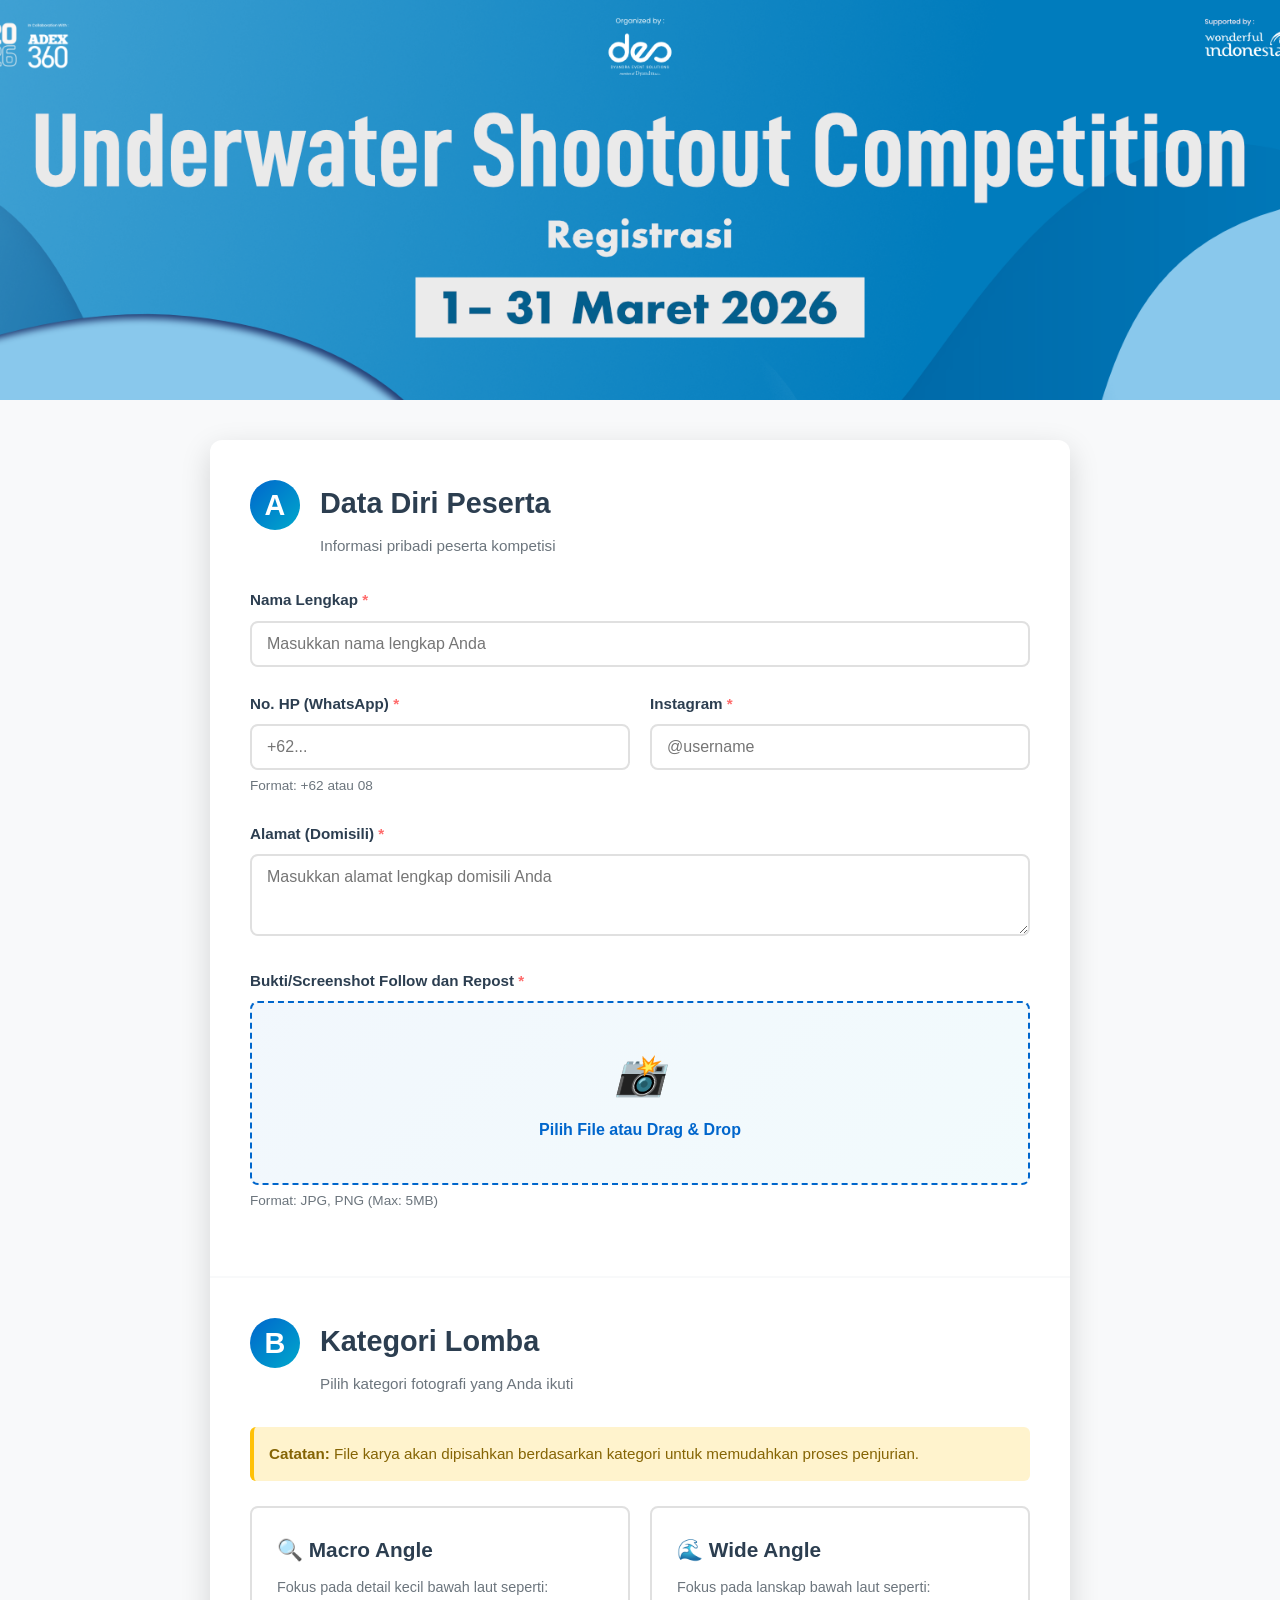
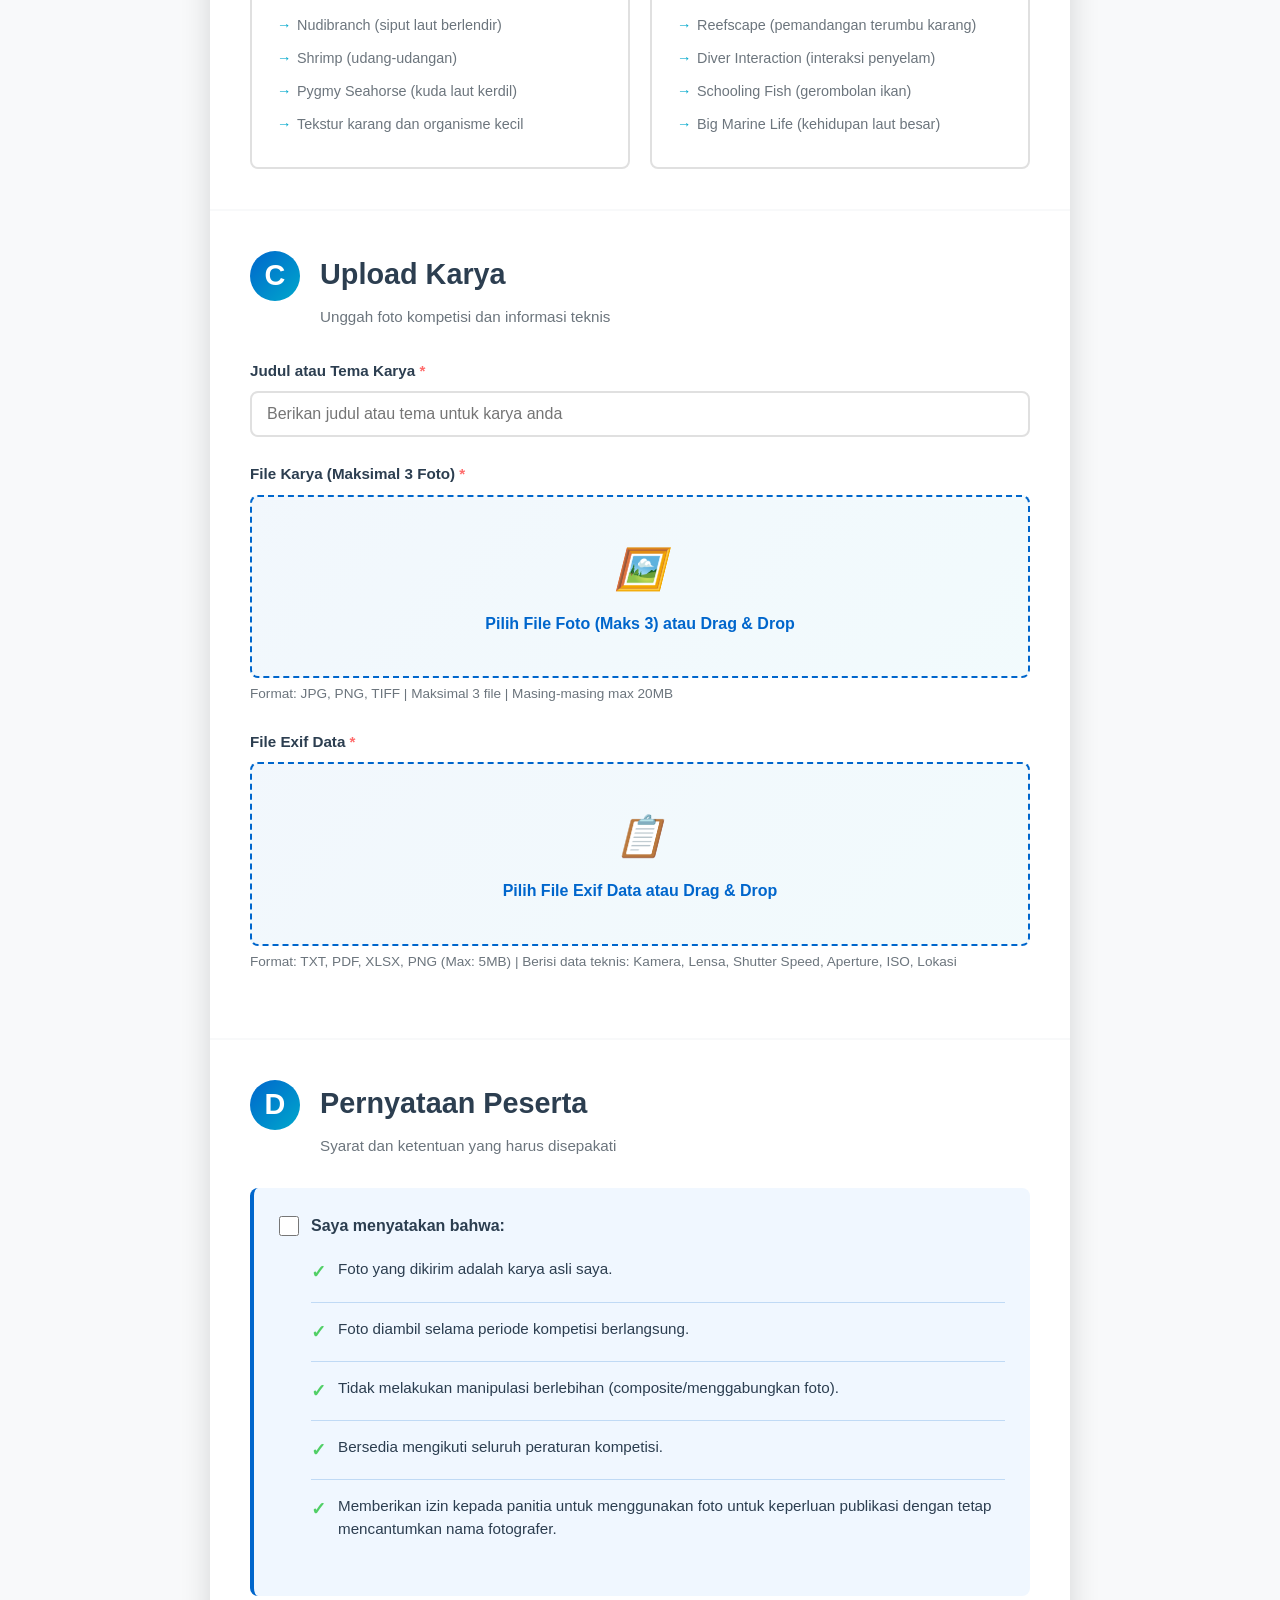
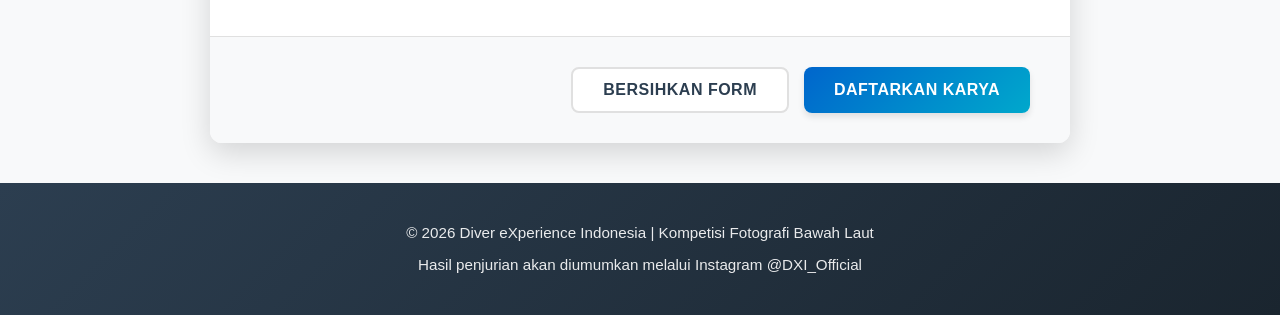
==== index.html @ 3ac46c01 "Add all project files" ====
<!DOCTYPE html>
<html lang="id">
<head>
    <meta charset="UTF-8">
    <meta name="viewport" content="width=device-width, initial-scale=1.0">
    <title>Kompetisi Fotografi Bawah Laut - Diver eXperience Indonesia</title>
    <link rel="stylesheet" href="assets/css/style.css">
</head>
<body>
    <!-- BANNER HEADER -->
    <!-- BANNER HEADER -->
    <header class="banner-header"></header>

    <!-- MAIN CONTAINER -->
    <main class="container">
        <form class="competition-form" id="competitionForm" enctype="multipart/form-data">
            
            <!-- SECTION A: DATA DIRI PESERTA -->
            <section class="form-section">
                <div class="section-header">
                    <div class="section-number">A</div>
                    <div>
                        <h2>Data Diri Peserta</h2>
                        <p>Informasi pribadi peserta kompetisi</p>
                    </div>
                </div>

                <div class="form-group">
                    <label for="fullName" class="required">Nama Lengkap</label>
                    <input type="text" id="fullName" name="fullName" placeholder="Masukkan nama lengkap Anda" required>
                </div>

                <div class="form-row">
                    <div class="form-group">
                        <label for="phoneNumber" class="required">No. HP (WhatsApp)</label>
                        <input type="text" id="phoneNumber" name="phoneNumber" inputmode="numeric" pattern="[0-9+\-]*" placeholder="+62..." required>
                        <small>Format: +62 atau 08</small>
                    </div>

                    <div class="form-group">
                        <label for="instagram" class="required">Instagram</label>
                        <input type="text" id="instagram" name="instagram" placeholder="@username" required>
                    </div>
                </div>

                <div class="form-group">
                    <label for="address" class="required">Alamat (Domisili)</label>
                    <textarea id="address" name="address" placeholder="Masukkan alamat lengkap domisili Anda" rows="3" required></textarea>
                </div>

                <div class="form-group">
                    <label for="proofFile" class="required">Bukti/Screenshot Follow dan Repost</label>
                    <div class="file-input-wrapper">
                        <input type="file" id="proofFile" name="proofFile" accept="image/*" required>
                        <span class="file-input-label">
                            <i class="icon">📸</i>
                            <span>Pilih File atau Drag & Drop</span>
                        </span>
                    </div>
                    <small>Format: JPG, PNG (Max: 5MB)</small>
                </div>
            </section>

            <!-- SECTION B: KATEGORI LOMBA -->
            <section class="form-section">
                <div class="section-header">
                    <div class="section-number">B</div>
                    <div>
                        <h2>Kategori Lomba</h2>
                        <p>Pilih kategori fotografi yang Anda ikuti</p>
                    </div>
                </div>

                <div class="category-note">
                    <strong>Catatan:</strong> File karya akan dipisahkan berdasarkan kategori untuk memudahkan proses penjurian.
                </div>

                <div class="category-container">
                    <div class="category-card" data-category="macro">
                        <input type="radio" id="macroAngle" name="category" value="macro" required>
                        <label for="macroAngle" class="category-label">
                            <div class="category-header">
                                <h3>🔍 Macro Angle</h3>
                            </div>
                            <div class="category-description">
                                <p>Fokus pada detail kecil bawah laut seperti:</p>
                                <ul>
                                    <li>Nudibranch (siput laut berlendir)</li>
                                    <li>Shrimp (udang-udangan)</li>
                                    <li>Pygmy Seahorse (kuda laut kerdil)</li>
                                    <li>Tekstur karang dan organisme kecil</li>
                                </ul>
                            </div>
                        </label>
                    </div>

                    <div class="category-card" data-category="wide">
                        <input type="radio" id="wideAngle" name="category" value="wide" required>
                        <label for="wideAngle" class="category-label">
                            <div class="category-header">
                                <h3>🌊 Wide Angle</h3>
                            </div>
                            <div class="category-description">
                                <p>Fokus pada lanskap bawah laut seperti:</p>
                                <ul>
                                    <li>Reefscape (pemandangan terumbu karang)</li>
                                    <li>Diver Interaction (interaksi penyelam)</li>
                                    <li>Schooling Fish (gerombolan ikan)</li>
                                    <li>Big Marine Life (kehidupan laut besar)</li>
                                </ul>
                            </div>
                        </label>
                    </div>
                </div>
            </section>

            <!-- SECTION C: UPLOAD KARYA -->
            <section class="form-section">
                <div class="section-header">
                    <div class="section-number">C</div>
                    <div>
                        <h2>Upload Karya</h2>
                        <p>Unggah foto kompetisi dan informasi teknis</p>
                    </div>
                </div>

                <div class="form-group">
                    <label for="photoTitle" class="required">Judul atau Tema Karya</label>
                    <input type="text" id="photoTitle" name="photoTitle" placeholder="Berikan judul atau tema untuk karya anda" required>
                </div>

                <div class="form-group">
                    <label for="photoFile" class="required">File Karya (Maksimal 3 Foto)</label>
                    <div class="file-input-wrapper">
                        <input type="file" id="photoFile" name="photoFile[]" accept="image/jpeg,image/png,image/tiff" multiple required>
                        <span class="file-input-label">
                            <i class="icon">🖼️</i>
                            <span>Pilih File Foto (Maks 3) atau Drag & Drop</span>
                        </span>
                    </div>
                    <small>Format: JPG, PNG, TIFF | Maksimal 3 file | Masing-masing max 20MB</small>
                    
                    <!-- File List Display -->
                    <div id="photoFileList" class="file-list" style="display: none;">
                        <div class="file-list-header">
                            <h4>📋 File yang Sudah Dipilih</h4>
                        </div>
                        <div id="photoFileItems" class="file-list-items"></div>
                    </div>
                </div>

                <div class="form-group">
                    <label for="exifFile" class="required">File Exif Data</label>
                    <div class="file-input-wrapper">
                        <input type="file" id="exifFile" name="exifFile" accept=".txt,.pdf,.xlsx,.xls,.png" required>
                        <span class="file-input-label">
                            <i class="icon">📋</i>
                            <span>Pilih File Exif Data atau Drag & Drop</span>
                        </span>
                    </div>
                    <small>Format: TXT, PDF, XLSX, PNG (Max: 5MB) | Berisi data teknis: Kamera, Lensa, Shutter Speed, Aperture, ISO, Lokasi</small>
                </div>
            </section>

            <!-- SECTION D: PERNYATAAN PESERTA -->
            <section class="form-section">
                <div class="section-header">
                    <div class="section-number">D</div>
                    <div>
                        <h2>Pernyataan Peserta</h2>
                        <p>Syarat dan ketentuan yang harus disepakati</p>
                    </div>
                </div>

                <div class="agreement-box">
                    <div class="checkbox-container">
                        <input type="checkbox" id="agreement" name="agreement" required>
                        <label for="agreement" class="agreement-label">Saya menyatakan bahwa:</label>
                    </div>

                    <div class="agreement-items">
                        <div class="agreement-item">
                            <span class="check-mark">✓</span>
                            <p>Foto yang dikirim adalah karya asli saya.</p>
                        </div>
                        <div class="agreement-item">
                            <span class="check-mark">✓</span>
                            <p>Foto diambil selama periode kompetisi berlangsung.</p>
                        </div>
                        <div class="agreement-item">
                            <span class="check-mark">✓</span>
                            <p>Tidak melakukan manipulasi berlebihan (composite/menggabungkan foto).</p>
                        </div>
                        <div class="agreement-item">
                            <span class="check-mark">✓</span>
                            <p>Bersedia mengikuti seluruh peraturan kompetisi.</p>
                        </div>
                        <div class="agreement-item">
                            <span class="check-mark">✓</span>
                            <p>Memberikan izin kepada panitia untuk menggunakan foto untuk keperluan publikasi dengan tetap mencantumkan nama fotografer.</p>
                        </div>
                    </div>
                </div>
            </section>

            <!-- FORM ACTIONS -->
            <div class="form-actions">
                <button type="reset" class="btn btn-secondary">Bersihkan Form</button>
                <button type="submit" class="btn btn-primary">Daftarkan Karya</button>
            </div>
        </form>
    </main>

    <!-- FOOTER -->
    <footer class="footer">
        <div class="footer-content">
            <p>&copy; 2026 Diver eXperience Indonesia | Kompetisi Fotografi Bawah Laut</p>
            <p>Hasil penjurian akan diumumkan melalui Instagram @DXI_Official</p>
        </div>
    </footer>

    <!-- SCRIPTS -->
    <script src="assets/js/script.js"></script>
</body>
</html>
---- assets/css/style.css ----
/* ============================================
   RESET & VARIABLES
   ============================================ */
* {
    margin: 0;
    padding: 0;
    box-sizing: border-box;
}

:root {
    --primary-color: #0066cc;
    --secondary-color: #00a8cc;
    --accent-color: #ff6b6b;
    --success-color: #51cf66;
    --dark-color: #2c3e50;
    --light-color: #f8f9fa;
    --gray-color: #6c757d;
    --border-color: #e0e0e0;
    --shadow: 0 4px 6px rgba(0, 0, 0, 0.1);
    --shadow-lg: 0 10px 30px rgba(0, 0, 0, 0.15);
    --transition: all 0.3s ease;
}

html {
    scroll-behavior: smooth;
}

body {
    font-family: 'Segoe UI', Tahoma, Geneva, Verdana, sans-serif;
    background-color: var(--light-color);
    color: var(--dark-color);
    line-height: 1.6;
}

/* ============================================
   BANNER HEADER
   ============================================ */
.banner-header {
    position: relative;
    width: 100%;
    height: 400px;
    background-image: url('../img/banner.png');
    background-size: cover;
    background-position: center;
    background-repeat: no-repeat;
}

@keyframes gradientShift {
    0% {
        background-position: 0% 50%;
    }
    50% {
        background-position: 100% 50%;
    }
    100% {
        background-position: 0% 50%;
    }
}

.banner-overlay {
    position: absolute;
    top: 0;
    left: 0;
    width: 100%;
    height: 100%;
    background: rgba(0, 0, 0, 0.4);
    z-index: 1;
}

.banner-content {
    position: relative;
    z-index: 2;
    text-align: center;
    color: white;
    animation: fadeInDown 0.8s ease;
}

@keyframes fadeInDown {
    from {
        opacity: 0;
        transform: translateY(-30px);
    }
    to {
        opacity: 1;
        transform: translateY(0);
    }
}

.banner-title h1 {
    font-size: 3.5rem;
    font-weight: 700;
    margin-bottom: 10px;
    text-shadow: 2px 2px 8px rgba(0, 0, 0, 0.3);
}

.banner-title p {
    font-size: 1.5rem;
    font-weight: 300;
    margin-bottom: 30px;
    opacity: 0.95;
}

.banner-subtitle p {
    font-size: 1.1rem;
    opacity: 0.9;
    font-style: italic;
}

/* ============================================
   CONTAINER & LAYOUT
   ============================================ */
.container {
    max-width: 900px;
    margin: 0 auto;
    padding: 40px 20px;
}

/* ============================================
   FORM STYLING
   ============================================ */
.competition-form {
    background: white;
    border-radius: 12px;
    box-shadow: var(--shadow-lg);
    overflow: hidden;
}

.form-section {
    padding: 40px;
    border-bottom: 2px solid var(--light-color);
    animation: fadeInUp 0.6s ease;
}

@keyframes fadeInUp {
    from {
        opacity: 0;
        transform: translateY(20px);
    }
    to {
        opacity: 1;
        transform: translateY(0);
    }
}

.form-section:last-of-type {
    border-bottom: none;
}

.section-header {
    display: flex;
    align-items: flex-start;
    margin-bottom: 30px;
    gap: 20px;
}

.section-number {
    display: flex;
    align-items: center;
    justify-content: center;
    width: 50px;
    height: 50px;
    background: linear-gradient(135deg, var(--primary-color), var(--secondary-color));
    color: white;
    font-size: 1.8rem;
    font-weight: 700;
    border-radius: 50%;
    flex-shrink: 0;
}

.section-header h2 {
    font-size: 1.8rem;
    color: var(--dark-color);
    margin-bottom: 8px;
}

.section-header p {
    color: var(--gray-color);
    font-size: 0.95rem;
}

/* ============================================
   FORM GROUPS
   ============================================ */
.form-group {
    margin-bottom: 25px;
}

.form-group label {
    display: block;
    margin-bottom: 8px;
    font-weight: 600;
    color: var(--dark-color);
    font-size: 0.95rem;
}

.required::after {
    content: " *";
    color: var(--accent-color);
}

.form-group input[type="text"],
.form-group input[type="tel"],
.form-group input[type="email"],
.form-group textarea {
    width: 100%;
    padding: 12px 15px;
    border: 2px solid var(--border-color);
    border-radius: 8px;
    font-size: 1rem;
    font-family: inherit;
    transition: var(--transition);
}

.form-group input:focus,
.form-group textarea:focus {
    outline: none;
    border-color: var(--primary-color);
    box-shadow: 0 0 0 3px rgba(0, 102, 204, 0.1);
}

.form-group small {
    display: block;
    margin-top: 5px;
    color: var(--gray-color);
    font-size: 0.85rem;
}

.form-row {
    display: grid;
    grid-template-columns: 1fr 1fr;
    gap: 20px;
}

/* ============================================
   FILE INPUT STYLING
   ============================================ */
.file-input-wrapper {
    position: relative;
    overflow: hidden;
}

.file-input-wrapper input[type="file"] {
    display: none;
}

.file-input-label {
    display: flex;
    flex-direction: column;
    align-items: center;
    justify-content: center;
    padding: 40px;
    border: 2px dashed var(--primary-color);
    border-radius: 8px;
    background: linear-gradient(135deg, rgba(0, 102, 204, 0.05) 0%, rgba(0, 168, 204, 0.05) 100%);
    cursor: pointer;
    transition: var(--transition);
}

.file-input-label:hover {
    border-color: var(--secondary-color);
    background: linear-gradient(135deg, rgba(0, 102, 204, 0.1) 0%, rgba(0, 168, 204, 0.1) 100%);
}

.file-input-label .icon {
    font-size: 2.5rem;
    margin-bottom: 10px;
}

.file-input-label span {
    color: var(--primary-color);
    font-weight: 600;
    text-align: center;
}

/* ============================================
   FILE LIST DISPLAY
   ============================================ */
.file-list {
    background: #f0f7ff;
    border: 1px solid #bee5eb;
    border-radius: 8px;
    padding: 15px;
    margin-top: 15px;
    animation: slideIn 0.3s ease;
}

.file-list-header {
    margin-bottom: 12px;
}

.file-list-header h4 {
    margin: 0;
    color: var(--primary-color);
    font-size: 0.95rem;
    font-weight: 600;
}

.file-list-items {
    display: flex;
    flex-direction: column;
    gap: 8px;
}

.file-list-item {
    display: flex;
    align-items: center;
    justify-content: space-between;
    background: white;
    border: 1px solid #e0e0e0;
    border-radius: 6px;
    padding: 10px 12px;
    font-size: 0.9rem;
    transition: var(--transition);
}

.file-list-item:hover {
    border-color: var(--secondary-color);
    background: #f9f9f9;
}

.file-item-info {
    display: flex;
    align-items: center;
    gap: 10px;
    flex: 1;
}

.file-item-icon {
    font-size: 1.2rem;
}

.file-item-details {
    display: flex;
    flex-direction: column;
    gap: 2px;
}

.file-item-name {
    font-weight: 600;
    color: var(--dark-color);
    word-break: break-word;
    max-width: 300px;
}

.file-item-size {
    font-size: 0.85rem;
    color: var(--gray-color);
}

.file-item-remove {
    background: none;
    border: none;
    color: #dc3545;
    cursor: pointer;
    padding: 5px 10px;
    font-size: 1.1rem;
    transition: var(--transition);
}

.file-item-remove:hover {
    background: rgba(220, 53, 69, 0.1);
    border-radius: 4px;
}

/* ============================================
   CATEGORY SELECTION
   ============================================ */
.category-note {
    background: #fff3cd;
    border-left: 4px solid #ffc107;
    padding: 15px;
    border-radius: 6px;
    margin-bottom: 25px;
    font-size: 0.95rem;
    color: #856404;
}

.category-container {
    display: grid;
    grid-template-columns: 1fr 1fr;
    gap: 20px;
    margin-bottom: 0;
}

.category-card {
    position: relative;
}

.category-card input[type="radio"] {
    display: none;
}

.category-card input[type="radio"]:checked + .category-label {
    border-color: var(--primary-color);
    background: linear-gradient(135deg, rgba(0, 102, 204, 0.05) 0%, rgba(0, 168, 204, 0.05) 100%);
    box-shadow: 0 0 0 3px rgba(0, 102, 204, 0.1);
}

.category-card input[type="radio"]:checked + .category-label::before {
    opacity: 1;
}

.category-label {
    display: block;
    padding: 25px;
    border: 2px solid var(--border-color);
    border-radius: 8px;
    cursor: pointer;
    transition: var(--transition);
    position: relative;
}

.category-label::before {
    content: "✓";
    position: absolute;
    top: 10px;
    right: 15px;
    width: 24px;
    height: 24px;
    background: var(--success-color);
    color: white;
    border-radius: 50%;
    display: flex;
    align-items: center;
    justify-content: center;
    font-weight: bold;
    opacity: 0;
    transition: var(--transition);
}

.category-label:hover {
    border-color: var(--secondary-color);
    background: rgba(0, 168, 204, 0.03);
}

.category-header h3 {
    font-size: 1.3rem;
    margin-bottom: 10px;
    color: var(--dark-color);
}

.category-description p {
    color: var(--gray-color);
    margin-bottom: 10px;
    font-size: 0.9rem;
}

.category-description ul {
    list-style: none;
    padding-left: 0;
}

.category-description li {
    padding: 5px 0;
    padding-left: 20px;
    position: relative;
    color: var(--gray-color);
    font-size: 0.9rem;
}

.category-description li::before {
    content: "→";
    position: absolute;
    left: 0;
    color: var(--secondary-color);
    font-weight: bold;
}

/* ============================================
   EXIF DATA SECTION
   ============================================ */
.exif-container {
    background: #f8f9fa;
    padding: 20px;
    border-radius: 8px;
    border-left: 4px solid var(--secondary-color);
}

.form-row-small {
    display: grid;
    grid-template-columns: 1fr 1fr;
    gap: 15px;
    margin-bottom: 15px;
}

.form-row-small:last-child {
    margin-bottom: 0;
}

.form-group-small {
    display: flex;
    flex-direction: column;
}

.form-group-small label {
    margin-bottom: 6px;
    font-weight: 600;
    color: var(--dark-color);
    font-size: 0.9rem;
}

.form-group-small input {
    padding: 10px 12px;
    border: 1px solid var(--border-color);
    border-radius: 6px;
    font-size: 0.95rem;
    transition: var(--transition);
}

.form-group-small input:focus {
    outline: none;
    border-color: var(--secondary-color);
    box-shadow: 0 0 0 3px rgba(0, 168, 204, 0.1);
}

/* ============================================
   AGREEMENT SECTION
   ============================================ */
.agreement-box {
    background: #f0f7ff;
    padding: 25px;
    border-radius: 8px;
    border-left: 4px solid var(--primary-color);
}

.checkbox-container {
    display: flex;
    align-items: center;
    gap: 12px;
    margin-bottom: 20px;
}

.checkbox-container input[type="checkbox"] {
    width: 20px;
    height: 20px;
    cursor: pointer;
    accent-color: var(--primary-color);
}

.agreement-label {
    font-weight: 600;
    color: var(--dark-color);
    cursor: pointer;
    user-select: none;
}

.agreement-items {
    margin-left: 32px;
}

.agreement-item {
    display: flex;
    align-items: flex-start;
    gap: 12px;
    margin-bottom: 15px;
    padding-bottom: 15px;
    border-bottom: 1px solid rgba(0, 102, 204, 0.2);
}

.agreement-item:last-child {
    border-bottom: none;
}

.agreement-item .check-mark {
    color: var(--success-color);
    font-weight: bold;
    flex-shrink: 0;
    font-size: 1.1rem;
}

.agreement-item p {
    color: var(--dark-color);
    font-size: 0.95rem;
    line-height: 1.5;
}

/* ============================================
   FORM ACTIONS (BUTTONS)
   ============================================ */
.form-actions {
    padding: 30px 40px;
    background: #f8f9fa;
    display: flex;
    gap: 15px;
    justify-content: flex-end;
    border-top: 1px solid var(--border-color);
}

.btn {
    padding: 12px 30px;
    border: none;
    border-radius: 8px;
    font-size: 1rem;
    font-weight: 600;
    cursor: pointer;
    transition: var(--transition);
    text-transform: uppercase;
    letter-spacing: 0.5px;
}

.btn-primary {
    background: linear-gradient(135deg, var(--primary-color), var(--secondary-color));
    color: white;
    box-shadow: var(--shadow);
}

.btn-primary:hover {
    transform: translateY(-2px);
    box-shadow: var(--shadow-lg);
}

.btn-primary:active {
    transform: translateY(0);
}

.btn-secondary {
    background: white;
    color: var(--dark-color);
    border: 2px solid var(--border-color);
}

.btn-secondary:hover {
    border-color: var(--secondary-color);
    color: var(--secondary-color);
}

/* ============================================
   FOOTER
   ============================================ */
.footer {
    background: linear-gradient(135deg, var(--dark-color), #1a252f);
    color: white;
    padding: 30px 20px;
    text-align: center;
}

.footer-content p {
    margin: 8px 0;
    font-size: 0.95rem;
    opacity: 0.9;
}

/* ============================================
   RESPONSIVE DESIGN
   ============================================ */
@media (max-width: 768px) {
    .banner-header {
        height: 300px;
    }

    .banner-title h1 {
        font-size: 2.2rem;
    }

    .banner-title p {
        font-size: 1.1rem;
    }

    .banner-subtitle p {
        font-size: 0.95rem;
    }

    .section-header {
        flex-direction: column;
        align-items: center;
        text-align: center;
    }

    .form-section {
        padding: 30px 20px;
    }

    .form-row,
    .category-container,
    .form-row-small {
        grid-template-columns: 1fr;
    }

    .form-actions {
        flex-direction: column-reverse;
        padding: 20px;
    }

    .btn {
        width: 100%;
        text-align: center;
    }

    .section-header h2 {
        font-size: 1.4rem;
    }

    .file-input-label {
        padding: 30px 20px;
    }

    .file-input-label .icon {
        font-size: 2rem;
    }

    .category-label {
        padding: 20px;
    }

    .category-label::before {
        top: 5px;
        right: 10px;
    }
}

@media (max-width: 480px) {
    .banner-title h1 {
        font-size: 1.8rem;
    }

    .banner-title p {
        font-size: 0.95rem;
    }

    .form-section {
        padding: 20px 15px;
    }

    .section-number {
        width: 40px;
        height: 40px;
        font-size: 1.4rem;
    }

    .category-container {
        grid-template-columns: 1fr;
    }

    .form-group input,
    .form-group textarea {
        padding: 10px 12px;
        font-size: 16px; /* Prevents zoom on iOS */
    }

    .container {
        padding: 20px 15px;
    }
}

/* ============================================
   ANIMATIONS
   ============================================ */
@keyframes slideIn {
    from {
        opacity: 0;
        transform: translateX(-20px);
    }
    to {
        opacity: 1;
        transform: translateX(0);
    }
}

input:valid {
    border-color: var(--border-color);
}

input:invalid:not(:placeholder-shown) {
    border-color: var(--accent-color);
}
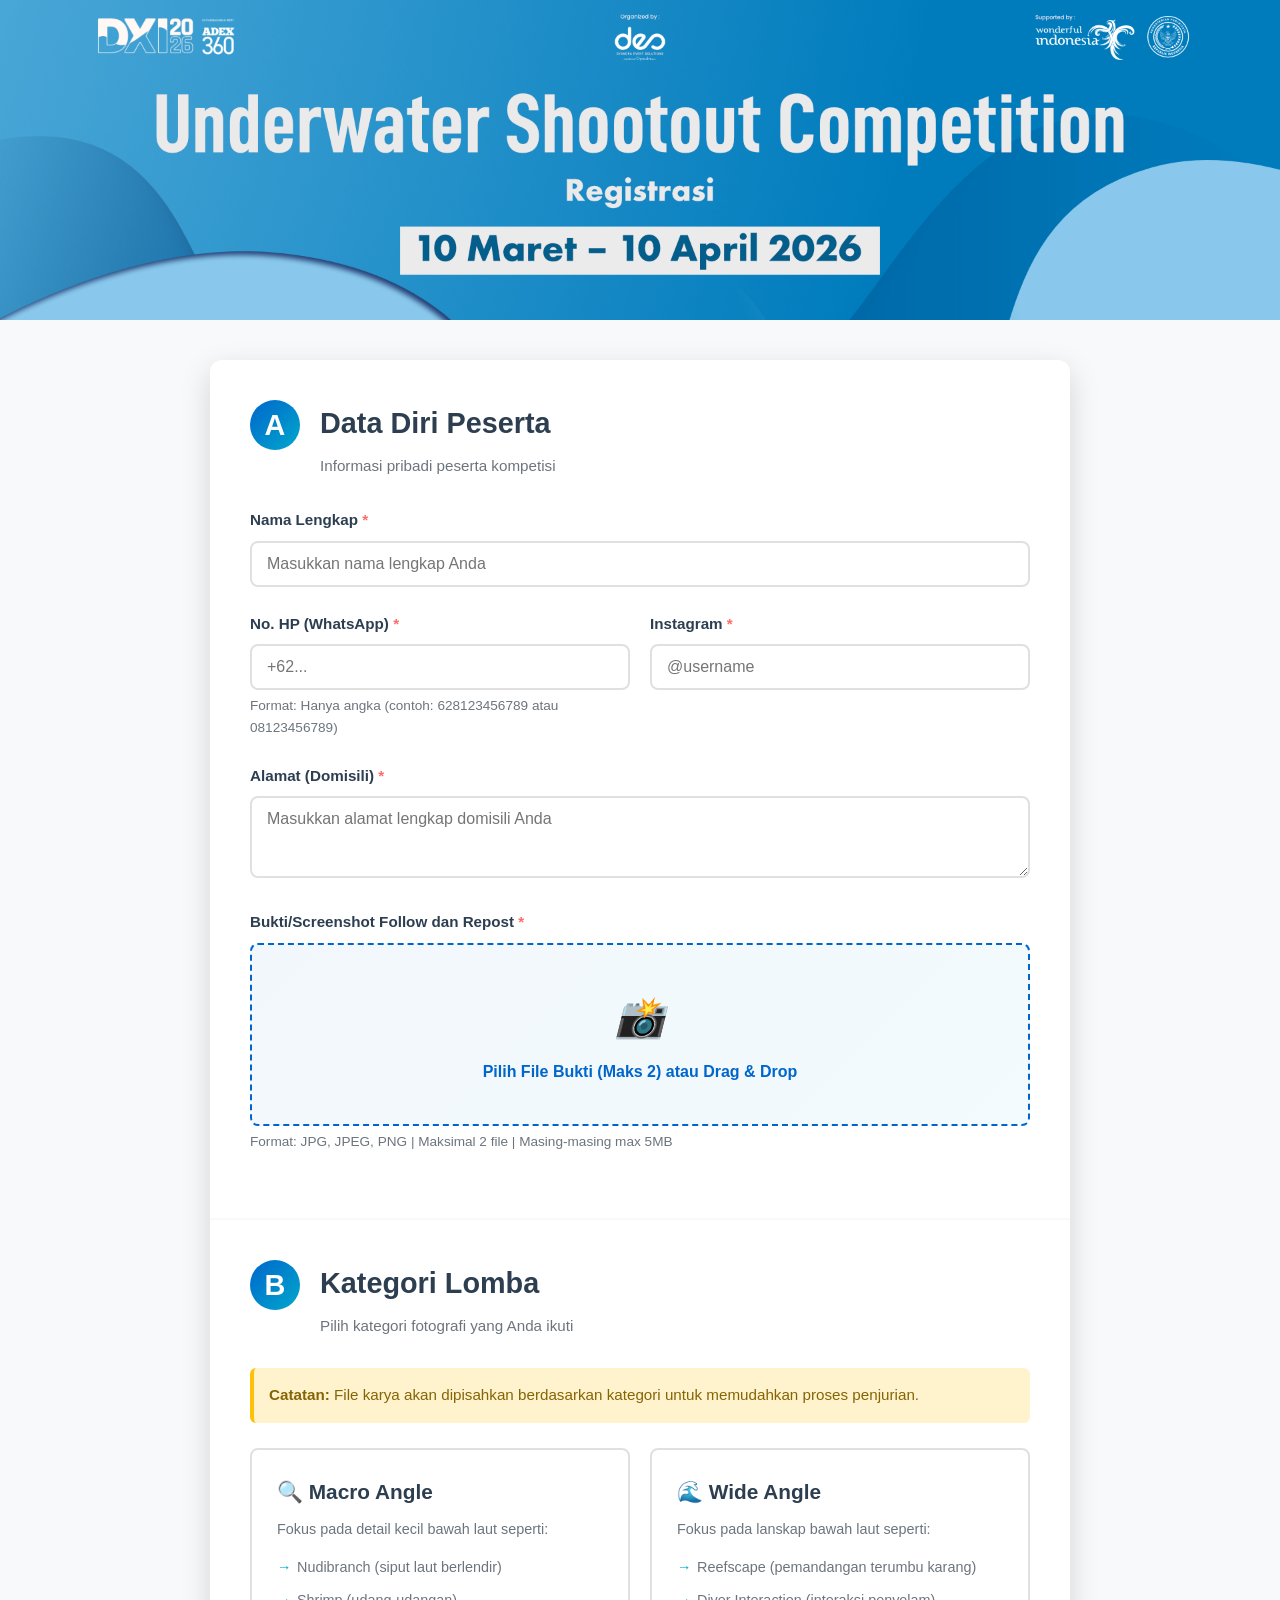
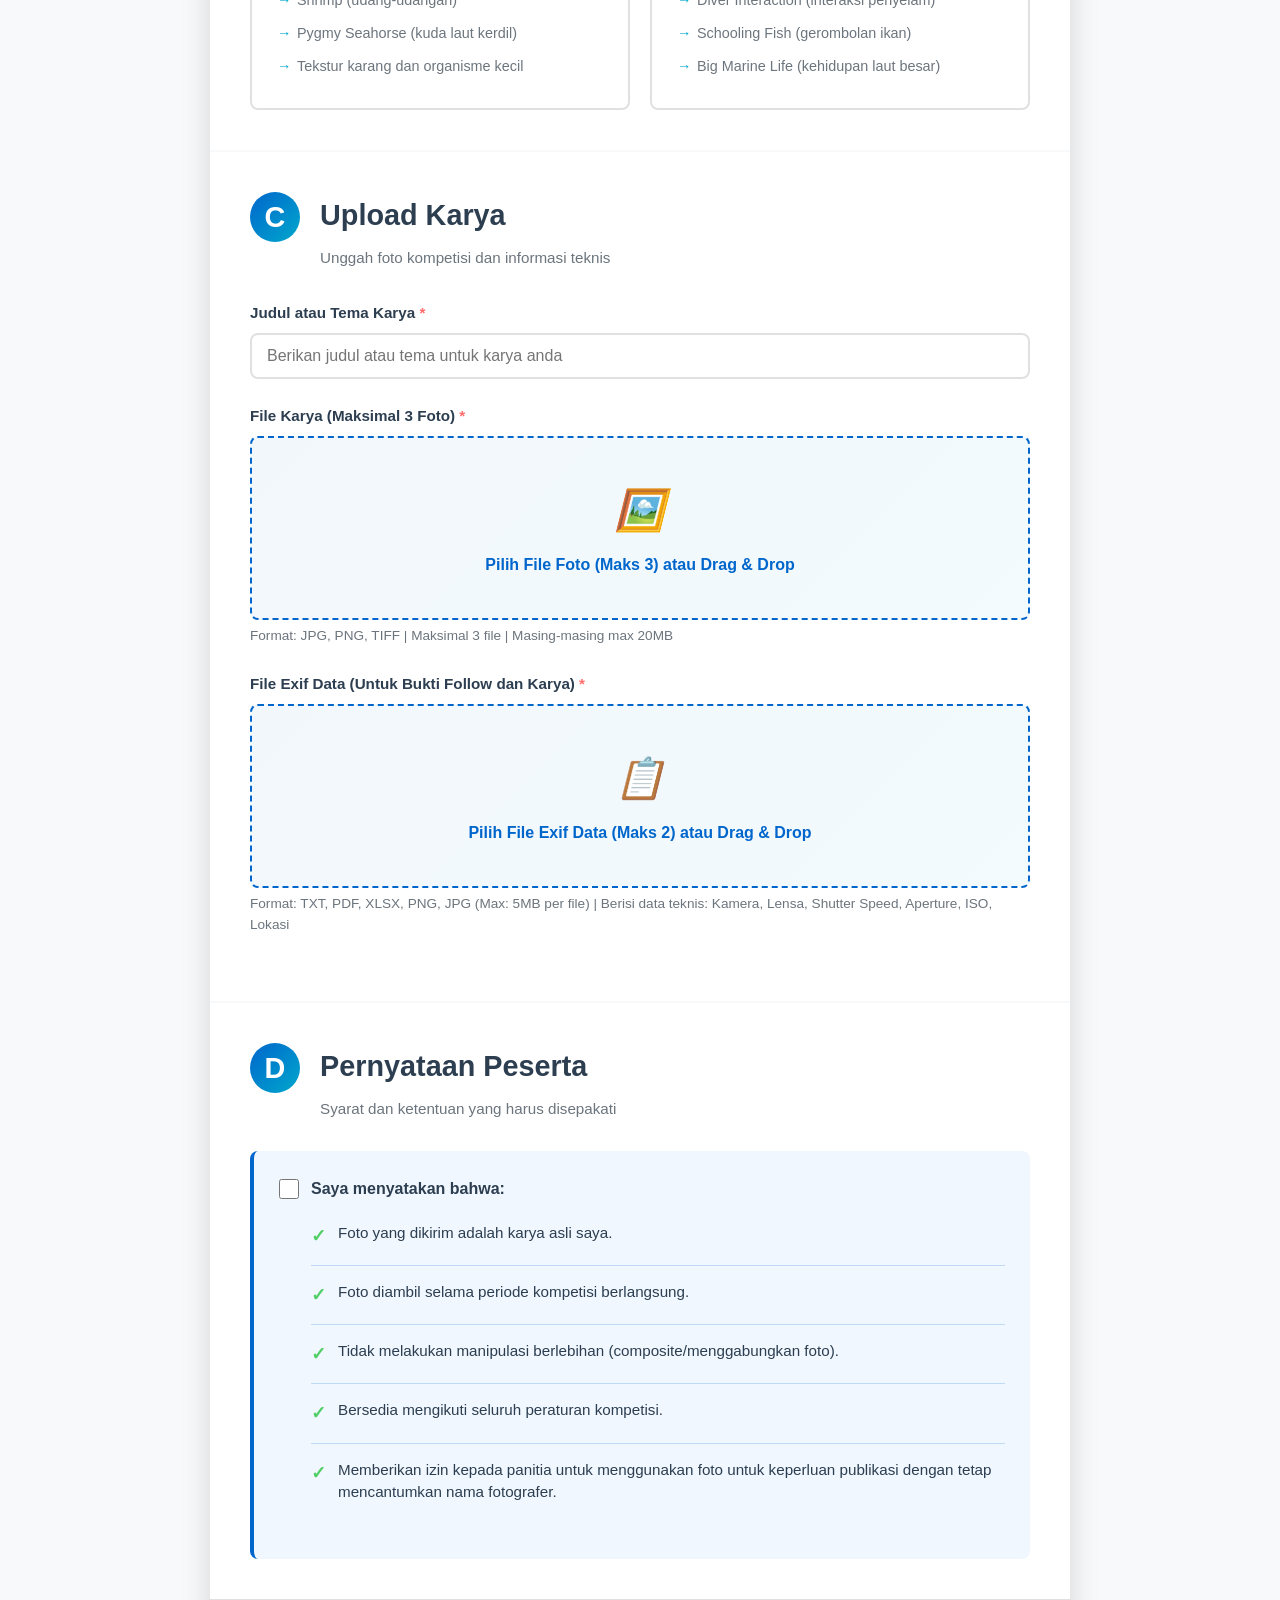
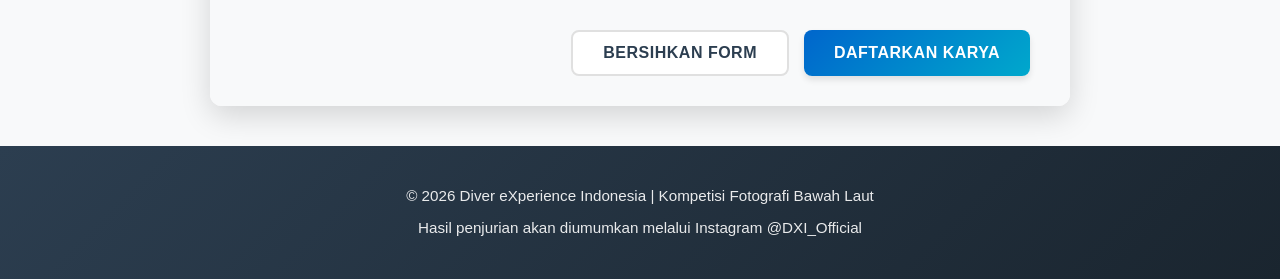
==== commit 2260786e: "fix bug" ====
--- a/index.html
+++ b/index.html
@@ -33,8 +33,8 @@
                 <div class="form-row">
                     <div class="form-group">
                         <label for="phoneNumber" class="required">No. HP (WhatsApp)</label>
-                        <input type="text" id="phoneNumber" name="phoneNumber" inputmode="numeric" pattern="[0-9+\-]*" placeholder="+62..." required>
-                        <small>Format: +62 atau 08</small>
+                        <input type="text" id="phoneNumber" name="phoneNumber" inputmode="numeric" pattern="[0-9]*" placeholder="+62..." required>
+                        <small>Format: Hanya angka (contoh: 628123456789 atau 08123456789)</small>
                     </div>
 
                     <div class="form-group">
@@ -51,13 +51,21 @@
                 <div class="form-group">
                     <label for="proofFile" class="required">Bukti/Screenshot Follow dan Repost</label>
                     <div class="file-input-wrapper">
-                        <input type="file" id="proofFile" name="proofFile" accept="image/*" required>
+                        <input type="file" id="proofFile" name="proofFile[]" accept="image/jpeg,image/png" multiple required>
                         <span class="file-input-label">
                             <i class="icon">📸</i>
-                            <span>Pilih File atau Drag & Drop</span>
+                            <span>Pilih File Bukti (Maks 2) atau Drag & Drop</span>
                         </span>
                     </div>
-                    <small>Format: JPG, PNG (Max: 5MB)</small>
+                    <small>Format: JPG, JPEG, PNG | Maksimal 2 file | Masing-masing max 5MB</small>
+                    
+                    <!-- File List Display -->
+                    <div id="proofFileList" class="file-list" style="display: none;">
+                        <div class="file-list-header">
+                            <h4>📋 File Bukti yang Sudah Dipilih</h4>
+                        </div>
+                        <div id="proofFileItems" class="file-list-items"></div>
+                    </div>
                 </div>
             </section>
 
@@ -150,15 +158,23 @@
                 </div>
 
                 <div class="form-group">
-                    <label for="exifFile" class="required">File Exif Data</label>
+                    <label for="exifFile" class="required">File Exif Data (Untuk Bukti Follow dan Karya)</label>
                     <div class="file-input-wrapper">
-                        <input type="file" id="exifFile" name="exifFile" accept=".txt,.pdf,.xlsx,.xls,.png" required>
+                        <input type="file" id="exifFile" name="exifFile[]" accept=".txt,.pdf,.xlsx,.xls,.png,.jpg,.jpeg" multiple required>
                         <span class="file-input-label">
                             <i class="icon">📋</i>
-                            <span>Pilih File Exif Data atau Drag & Drop</span>
+                            <span>Pilih File Exif Data (Maks 2) atau Drag & Drop</span>
                         </span>
                     </div>
-                    <small>Format: TXT, PDF, XLSX, PNG (Max: 5MB) | Berisi data teknis: Kamera, Lensa, Shutter Speed, Aperture, ISO, Lokasi</small>
+                    <small>Format: TXT, PDF, XLSX, PNG, JPG (Max: 5MB per file) | Berisi data teknis: Kamera, Lensa, Shutter Speed, Aperture, ISO, Lokasi</small>
+                    
+                    <!-- File List Display -->
+                    <div id="exifFileList" class="file-list" style="display: none;">
+                        <div class="file-list-header">
+                            <h4>📋 File Exif yang Sudah Dipilih</h4>
+                        </div>
+                        <div id="exifFileItems" class="file-list-items"></div>
+                    </div>
                 </div>
             </section>
 
--- a/assets/css/style.css
+++ b/assets/css/style.css
@@ -38,8 +38,8 @@
 .banner-header {
     position: relative;
     width: 100%;
-    height: 400px;
-    background-image: url('../img/banner.png');
+    aspect-ratio: 4 / 1;
+    background-image: url('../img/banner_baru.png');
     background-size: cover;
     background-position: center;
     background-repeat: no-repeat;
@@ -49,9 +49,11 @@
     0% {
         background-position: 0% 50%;
     }
+
     50% {
         background-position: 100% 50%;
     }
+
     100% {
         background-position: 0% 50%;
     }
@@ -80,6 +82,7 @@
         opacity: 0;
         transform: translateY(-30px);
     }
+
     to {
         opacity: 1;
         transform: translateY(0);
@@ -136,6 +139,7 @@
         opacity: 0;
         transform: translateY(20px);
     }
+
     to {
         opacity: 1;
         transform: translateY(0);
@@ -390,13 +394,13 @@
     display: none;
 }
 
-.category-card input[type="radio"]:checked + .category-label {
+.category-card input[type="radio"]:checked+.category-label {
     border-color: var(--primary-color);
     background: linear-gradient(135deg, rgba(0, 102, 204, 0.05) 0%, rgba(0, 168, 204, 0.05) 100%);
     box-shadow: 0 0 0 3px rgba(0, 102, 204, 0.1);
 }
 
-.category-card input[type="radio"]:checked + .category-label::before {
+.category-card input[type="radio"]:checked+.category-label::before {
     opacity: 1;
 }
 
@@ -645,7 +649,7 @@
    ============================================ */
 @media (max-width: 768px) {
     .banner-header {
-        height: 300px;
+        aspect-ratio: 4 / 1;
     }
 
     .banner-title h1 {
@@ -734,12 +738,221 @@
     .form-group input,
     .form-group textarea {
         padding: 10px 12px;
-        font-size: 16px; /* Prevents zoom on iOS */
+        font-size: 16px;
+        /* Prevents zoom on iOS */
     }
 
     .container {
         padding: 20px 15px;
     }
+}
+
+/* ============================================
+   CATEGORY POPUP
+   ============================================ */
+.category-popup-overlay {
+    position: fixed;
+    top: 0;
+    left: 0;
+    width: 100%;
+    height: 100%;
+    background: linear-gradient(135deg, rgba(0, 30, 60, 0.95) 0%, rgba(0, 80, 140, 0.92) 50%, rgba(0, 50, 100, 0.95) 100%);
+    z-index: 10000;
+    display: flex;
+    align-items: center;
+    justify-content: center;
+    padding: 20px;
+    animation: popupFadeIn 0.5s ease;
+}
+
+.category-popup-overlay.hidden {
+    display: none;
+}
+
+@keyframes popupFadeIn {
+    from {
+        opacity: 0;
+    }
+
+    to {
+        opacity: 1;
+    }
+}
+
+.category-popup {
+    background: white;
+    border-radius: 20px;
+    max-width: 700px;
+    width: 100%;
+    box-shadow: 0 25px 60px rgba(0, 0, 0, 0.4);
+    overflow: hidden;
+    animation: popupSlideUp 0.5s ease;
+}
+
+@keyframes popupSlideUp {
+    from {
+        opacity: 0;
+        transform: translateY(40px) scale(0.95);
+    }
+
+    to {
+        opacity: 1;
+        transform: translateY(0) scale(1);
+    }
+}
+
+.category-popup-header {
+    background: linear-gradient(135deg, var(--primary-color), var(--secondary-color));
+    color: white;
+    padding: 35px 30px;
+    text-align: center;
+}
+
+.category-popup-logo {
+    font-size: 3rem;
+    margin-bottom: 10px;
+}
+
+.category-popup-header h2 {
+    font-size: 1.6rem;
+    font-weight: 700;
+    margin: 0 0 6px;
+}
+
+.category-popup-header p {
+    font-size: 1rem;
+    opacity: 0.9;
+    margin: 0;
+}
+
+.category-popup-body {
+    padding: 30px;
+}
+
+.category-popup-body h3 {
+    text-align: center;
+    font-size: 1.3rem;
+    color: var(--dark-color);
+    margin-bottom: 8px;
+}
+
+.category-popup-subtitle {
+    text-align: center;
+    color: var(--gray-color);
+    font-size: 0.95rem;
+    margin-bottom: 25px;
+}
+
+.category-popup-cards {
+    display: grid;
+    grid-template-columns: 1fr 1fr;
+    gap: 20px;
+}
+
+.category-popup-card {
+    border: 2px solid var(--border-color);
+    border-radius: 14px;
+    padding: 28px 22px;
+    text-align: center;
+    cursor: pointer;
+    transition: all 0.3s ease;
+    position: relative;
+    overflow: hidden;
+}
+
+.category-popup-card::before {
+    content: '';
+    position: absolute;
+    top: 0;
+    left: 0;
+    width: 100%;
+    height: 100%;
+    background: linear-gradient(135deg, rgba(0, 102, 204, 0.05) 0%, rgba(0, 168, 204, 0.05) 100%);
+    opacity: 0;
+    transition: opacity 0.3s ease;
+}
+
+.category-popup-card:hover {
+    border-color: var(--primary-color);
+    transform: translateY(-4px);
+    box-shadow: 0 12px 30px rgba(0, 102, 204, 0.2);
+}
+
+.category-popup-card:hover::before {
+    opacity: 1;
+}
+
+.category-popup-card-icon {
+    font-size: 3rem;
+    margin-bottom: 12px;
+    position: relative;
+}
+
+.category-popup-card h4 {
+    font-size: 1.2rem;
+    color: var(--dark-color);
+    margin-bottom: 10px;
+    position: relative;
+}
+
+.category-popup-card p {
+    color: var(--gray-color);
+    font-size: 0.85rem;
+    line-height: 1.5;
+    position: relative;
+}
+
+/* ============================================
+   SELECTED CATEGORY BANNER
+   ============================================ */
+.selected-category-banner {
+    display: flex;
+    align-items: center;
+    justify-content: space-between;
+    padding: 18px 30px;
+    background: linear-gradient(135deg, rgba(0, 102, 204, 0.08) 0%, rgba(0, 168, 204, 0.08) 100%);
+    border-bottom: 2px solid rgba(0, 102, 204, 0.15);
+}
+
+.selected-category-info {
+    display: flex;
+    align-items: center;
+    gap: 14px;
+}
+
+.selected-category-icon {
+    font-size: 2rem;
+}
+
+.selected-category-label {
+    font-size: 0.8rem;
+    color: var(--gray-color);
+    text-transform: uppercase;
+    letter-spacing: 0.5px;
+    font-weight: 600;
+}
+
+.selected-category-name {
+    font-size: 1.15rem;
+    font-weight: 700;
+    color: var(--primary-color);
+}
+
+.btn-change-category {
+    background: white;
+    border: 2px solid var(--primary-color);
+    color: var(--primary-color);
+    padding: 8px 18px;
+    border-radius: 8px;
+    font-weight: 600;
+    font-size: 0.85rem;
+    cursor: pointer;
+    transition: all 0.3s ease;
+}
+
+.btn-change-category:hover {
+    background: var(--primary-color);
+    color: white;
 }
 
 /* ============================================
@@ -750,6 +963,7 @@
         opacity: 0;
         transform: translateX(-20px);
     }
+
     to {
         opacity: 1;
         transform: translateX(0);
@@ -763,3 +977,36 @@
 input:invalid:not(:placeholder-shown) {
     border-color: var(--accent-color);
 }
+
+/* ============================================
+   CATEGORY POPUP RESPONSIVE
+   ============================================ */
+@media (max-width: 600px) {
+    .category-popup-cards {
+        grid-template-columns: 1fr;
+    }
+
+    .category-popup-header {
+        padding: 25px 20px;
+    }
+
+    .category-popup-header h2 {
+        font-size: 1.3rem;
+    }
+
+    .category-popup-body {
+        padding: 20px;
+    }
+
+    .selected-category-banner {
+        flex-direction: column;
+        gap: 12px;
+        padding: 15px 20px;
+        text-align: center;
+    }
+
+    .selected-category-info {
+        flex-direction: column;
+        gap: 8px;
+    }
+}
